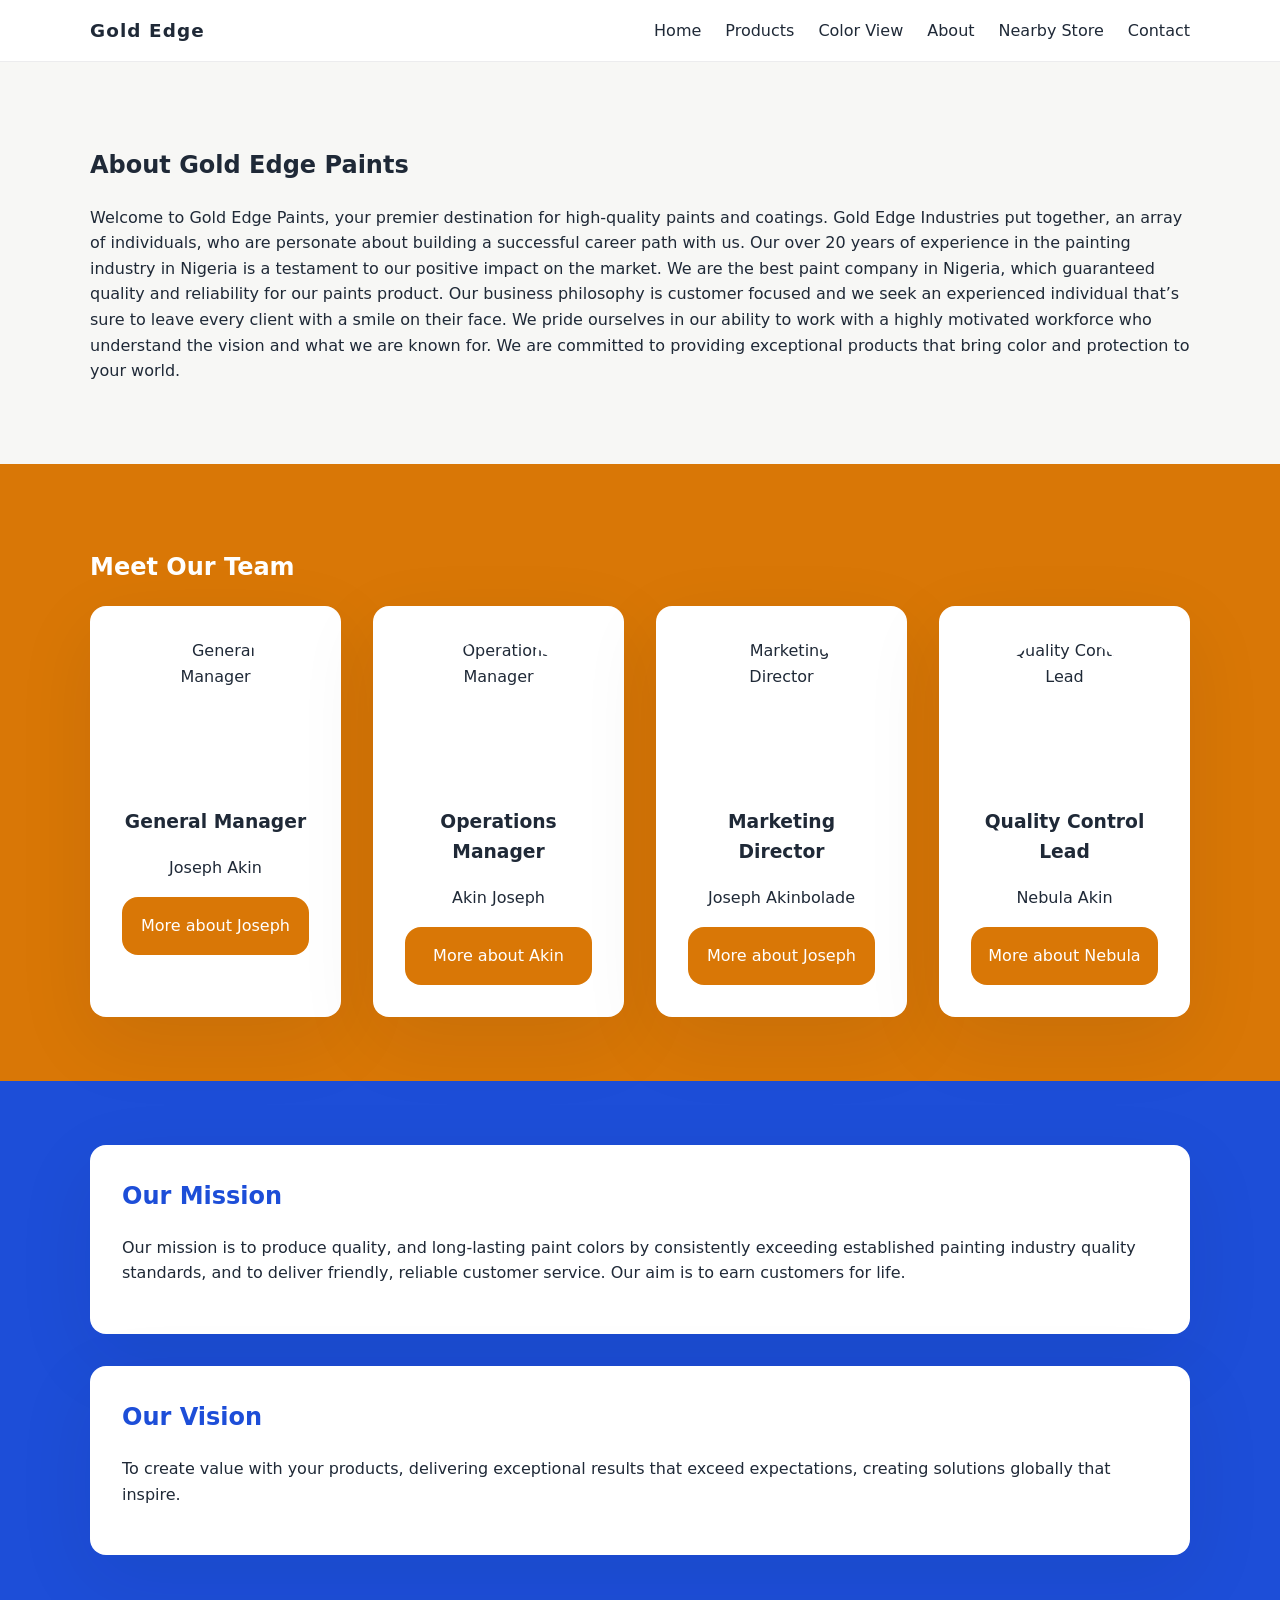
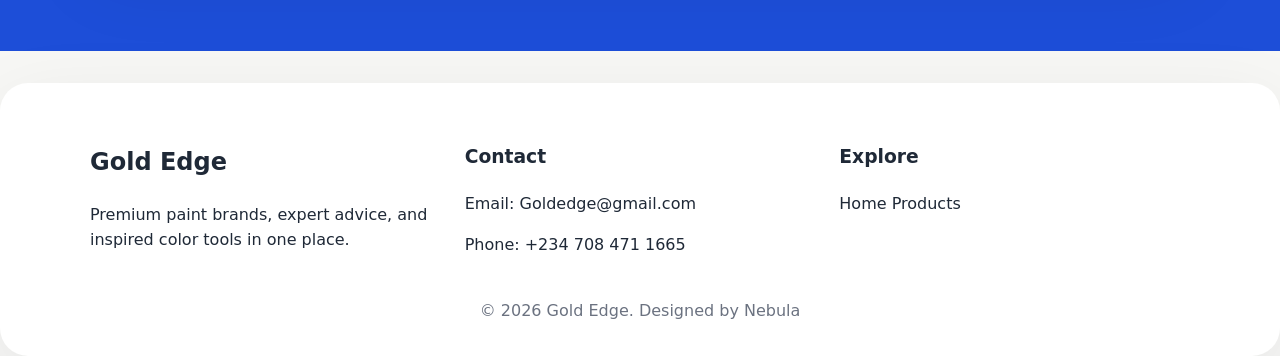
==== about.html @ b9f087e5 "First website build" ====
<!DOCTYPE html>
<html lang="en" data-bs-theme="dark">
<head>
  <meta charset="UTF-8" />
  <meta name="viewport" content="width=device-width, initial-scale=1.0" />
  <title>Gold Edge Paints - About</title>
  <!-- Link to the main stylesheet used across all pages -->
  <link rel="stylesheet" href="styles.css" />
</head>
<body>
  <!-- Site header with navigation - shared across all pages -->
  <header class="site-header">
    <div class="container header-inner">
      <a href="index.html" class="brand">Gold Edge</a>
      <button class="nav-toggle" aria-label="Open navigation">☰</button>
      <nav class="site-nav">
      <nav class="site-nav">
        <a href="index.html">Home</a>
        <a href="products.html">Products</a>
        <a href="color-view.html">Color View</a>
        <a href="about.html">About</a>
        <a href="nearby-store.html">Nearby Store</a>
        <a href="contact.html">Contact</a>
      </nav>
      </nav>
    </div>
  </header>

  <main>
    <!-- Hero section introducing the about page -->
    <section class="hero-section">
      <div class="container">
        <h1>About Gold Edge Paints</h1>
        <p>Welcome to Gold Edge Paints, your premier destination for high-quality paints and coatings. Gold Edge Industries put together, an array of individuals, who are personate about building a successful career path with us. Our over 20 years of experience in the painting industry in Nigeria is a testament to our positive impact on the market. We are the best paint company in Nigeria, which guaranteed quality and reliability for our paints product. Our business philosophy is customer focused and we seek an experienced individual that’s sure to leave every client with a smile on their face.
We pride ourselves in our ability to work with a highly motivated workforce who understand the vision and what we are known for. 
             We are committed to providing exceptional products that bring color and protection to your world.</p>
      </div>
    </section>

    <!-- Team section with interactive accordions for each member -->
    <section class="team-section">
      <div class="container">
        <h2 style="color: white;">Meet Our Team</h2>
        <div class="team-grid">
          <!-- General Manager team member card -->
          <div class="team-member">
            <img src="https://valuepaintsng.com/wp-content/uploads/2023/07/card.jpeg" alt="General Manager">
            <h3>General Manager</h3>
            <p>Joseph Akin</p>
            <!-- Accordion for additional details -->
            <div class="accordion">
              <button class="accordion-header">More about Joseph</button>
              <div class="accordion-content">
                <p>Joseph has over 20 years of experience in the paint industry, leading our company to new heights with his innovative vision and dedication to quality.</p>
              </div>
            </div>
          </div>
          <!-- Operations Manager team member card -->
          <div class="team-member">
            <img src="https://valuepaintsng.com/wp-content/uploads/2023/07/card.jpeg" alt="Operations Manager">
            <h3>Operations Manager</h3>
            <p>Akin Joseph</p>
            <div class="accordion">
              <button class="accordion-header">More about Akin</button>
              <div class="accordion-content">
                <p>Jane oversees our production processes, ensuring that every product meets our high standards of excellence and sustainability.</p>
              </div>
            </div>
          </div>
          <!-- Marketing Director team member card -->
          <div class="team-member">
            <img src="https://valuepaintsng.com/wp-content/uploads/2023/07/card.jpeg" alt="Marketing Director">
            <h3>Marketing Director</h3>
            <p>Joseph Akinbolade</p>
            <div class="accordion">
              <button class="accordion-header">More about Joseph</button>
              <div class="accordion-content">
                <p>Joseph drives our brand presence and customer engagement, bringing creative ideas to life and connecting with our community.</p>
              </div>
            </div>
          </div>
          <!-- Quality Control Lead team member card -->
          <div class="team-member">
            <img src="https://valuepaintsng.com/wp-content/uploads/2023/07/card.jpeg" alt="Quality Control Lead">
            <h3>Quality Control Lead</h3>
            <p>Nebula Akin</p>
            <div class="accordion">
              <button class="accordion-header">More about Nebula</button>
              <div class="accordion-content">
                <p>Nebula ensures that every batch of paint meets quality standards, guaranteeing customer satisfaction and product reliability.</p>
              </div>
            </div>
          </div>
        </div>
      </div>
    </section>

    <!-- Mission and Vision boards section -->
    <section class="mission-vision">
      <div class="container">
        <!-- Mission board -->
        <div class="mission-board">
          <h2>Our Mission</h2>
          <p>Our mission is to produce quality, and long-lasting paint colors by consist­ently exceeding estab­lished painting industry quality standards, and to deliver friendly, reliable customer service. Our aim is to earn customers for life.</p>
        </div>
        <!-- Vision board -->
        <div class="vision-board">
          <h2>Our Vision</h2>
          <p>To create value with your products, delivering exceptional results that exceed expectations, creating solutions globally that inspire.</p>
        </div>
      </div>
    </section>
  </main>

  <footer class="site-footer">
    <div class="container footer-grid">
      <div>
        <h2>Gold Edge</h2>
        <p>Premium paint brands, expert advice, and inspired color tools in one place.</p>
      </div>
      <div>
        <h3>Contact</h3>
        <p><a href="mailto:josephakin02@gmail.com">Email: Goldedge@gmail.com</a></p>
        <p>Phone: +234 708 471 1665</p>
      </div>
      <div>
        <h3>Explore</h3>
        <a href="index.html">Home</a>
        <a href="products.html">Products</a>
      </div>
    </div>
    <p class="footer-note">© 2026 Gold Edge. Designed by Nebula</i></p>
  </footer>

  <!-- Link to the main JavaScript file used across all pages -->
  <script src="script.js"></script>
</body>
</html>
---- styles.css ----
/* CSS Stylesheet for Gold Edge Paints Website */
/* This stylesheet is linked to all HTML pages and contains styles for:
   - index.html: Hero sections, product cards, testimonials, footer
   - products.html: Product filtering, product cards
   - color-view.html: Color swatches, preview functionality
   - about.html: Team section, mission/vision boards, accordions
   - nearby-store.html: Store finder, store cards, manager information
   - contact.html: Contact form, header
*/

:root {
  color-scheme: dark;
  --bg: #f7f7f5;
  --panel: #ffffff;
  --panel-soft: #fafafa;
  --text: #1f2937;
  --muted: #6b7280;
  --primary: #1d4ed8;
  --primary-strong: #2563eb;
  --accent: #f59e0b;
  --accent-dark: #d97706;
  --border: rgba(31, 41, 55, 0.12);
  --shadow: 0 24px 80px rgba(15, 23, 42, 0.08);
}

* {
  box-sizing: border-box;
}

html {
  scroll-behavior: smooth;
}

body {
  margin: 0;
  font-family: Inter, system-ui, -apple-system, BlinkMacSystemFont, 'Segoe UI', sans-serif;
  background: var(--bg);
  color: var(--text);
  line-height: 1.6;
}

a {
  color: inherit;
  text-decoration: none;
}

img {
  max-width: 100%;
  display: block;
}

button {
  font: inherit;
}

.container {
  width: min(1100px, calc(100% - 2rem));
  margin: 0 auto;
}

.site-header {
  position: sticky;
  top: 0;
  z-index: 20;
  background: rgba(255, 255, 255, 0.97);
  backdrop-filter: blur(10px);
  border-bottom: 1px solid rgba(15, 23, 42, 0.08);
}

.header-inner {
  display: flex;
  align-items: center;
  justify-content: space-between;
  gap: 1rem;
  padding: 1rem 0;
}

.brand {
  font-size: 1.15rem;
  font-weight: 700;
  letter-spacing: 0.06em;
}

/* Navigation styles - used in header of all pages */
.site-nav {
  display: flex;
  gap: 1.5rem;
  align-items: center;
}

.site-nav a {
  color: var(--text);
  font-weight: 500;
}

.site-nav a:hover {
  color: var(--primary);
}

.nav-toggle {
  display: none;
  border: none;
  background: transparent;
  font-size: 1.5rem;
  cursor: pointer;
}

/* Styles for the about.html page */
.team-section {
  padding: 4rem 0;
  background: var(--accent-dark);
}

.team-grid {
  display: grid;
  grid-template-columns: repeat(auto-fit, minmax(250px, 1fr));
  gap: 2rem;
}

.team-member {
  text-align: center;
  background: var(--panel);
  padding: 2rem;
  border-radius: 1rem;
  box-shadow: var(--shadow);
  transition: transform 0.3s;
}

.team-member:hover {
  transform: translateY(-10px);
}

.team-member img {
  width: 150px;
  height: 150px;
  border-radius: 50%;
  margin: 0 auto 1rem;
  object-fit: cover;
}

.mission-vision {
  padding: 4rem 0;
  background: var(--primary);
}

.mission-board, .vision-board {
  background: var(--panel);
  padding: 2rem;
  border-radius: 1rem;
  box-shadow: var(--shadow);
  margin-bottom: 2rem;
}

.mission-board h2, .vision-board h2 {
  color: var(--primary);
  margin-top: 0;
}

.accordion {
  margin-top: 1rem;
}


.accordion-item {
  color: rgb(185, 10, 10);
  border: 1px solid var(--border);
  border-radius: 0.25rem;
  margin-bottom: 0.5rem;
}

.accordion-header {
  color: #ffffff;
  background: var(--accent-dark);
  border-radius: 1rem;
  padding: 1rem;
  cursor: pointer;
  border: none;
  width: 100%;
  text-align: center;
  font-weight: 500;
}

.accordion-header:hover {
  background: orange;
  color: whitesmoke;
}

.accordion-content {
  padding: 1rem;
  display: none;
}

/* Styles for nearby-store.html page */
.store-finder {
  padding: 4rem 0;
  background: var(--panel-soft);
}

.finder-card {
  background: var(--panel);
  padding: 2rem;
  border-radius: 1rem;
  box-shadow: var(--shadow);
  text-align: center;
  max-width: 500px;
  margin: 0 auto;
}

.finder-card h2 {
  margin-top: 0;
  color: var(--primary);
}

.state-dropdown {
  width: 100%;
  padding: 1rem;
  border: 2px solid var(--border);
  border-radius: 0.5rem;
  font-size: 1rem;
  background: white;
  cursor: pointer;
  transition: border-color 0.3s;
}

.state-dropdown:focus {
  outline: none;
  border-color: var(--primary);
}

.stores-section {
  padding: 4rem 0;
}

.stores-grid {
  display: grid;
  grid-template-columns: repeat(auto-fit, minmax(350px, 1fr));
  gap: 2rem;
}

.store-card {
  background: var(--panel);
  border-radius: 1rem;
  box-shadow: var(--shadow);
  overflow: hidden;
  transition: transform 0.3s, box-shadow 0.3s;
}

.store-card:hover {
  transform: translateY(-5px);
  box-shadow: 0 32px 100px rgba(15, 23, 42, 0.12);
}

.store-header {
  background: var(--primary);
  color: white;
  padding: 1.5rem;
}

.store-header h3 {
  margin: 0;
  font-size: 1.25rem;
}

.store-address {
  padding: 1.5rem;
  border-bottom: 1px solid var(--border);
}

.store-address p {
  margin: 0.5rem 0;
  color: var(--muted);
}

.store-manager {
  padding: 1.5rem;
  display: flex;
  align-items: center;
  gap: 1rem;
}

.manager-photo {
  width: 80px;
  height: 80px;
  border-radius: 50%;
  object-fit: cover;
  border: 3px solid var(--primary);
}

.manager-info h4 {
  margin: 0 0 0.5rem 0;
  color: var(--text);
}

.manager-info p {
  margin: 0.25rem 0;
  font-size: 0.9rem;
  color: var(--muted);
}

.store-actions {
  padding: 1.5rem;
  background: var(--panel-soft);
}

.store-actions .button {
  width: 100%;
}

.hero-section,
.page-content {
  padding: 4rem 0;
}

.hero-grid,
.highlight-grid,
.feature-grid,
.testimonial-grid,
.product-grid,
.color-grid,
.inspiration-grid {
  display: grid;
  gap: 1.5rem;
}

.hero-grid {
  grid-template-columns: minmax(0, 1.3fr) minmax(320px, 1fr);
  align-items: center;
}

.hero-copy h1,
.page-hero h1 {
  margin: 0;
  font-size: clamp(2.5rem, 3.6vw, 4rem);
  line-height: 1.05;
}

.eyebrow {
  display: inline-flex;
  margin-bottom: 1rem;
  padding: 0.35rem 0.75rem;
  border-radius: 999px;
  background: rgba(29, 78, 216, 0.08);
  color: var(--primary-strong);
  font-size: 0.85rem;
  font-weight: 600;
}

.hero-copy p,
.page-hero p,
.highlight-copy p,
.feature-card p,
.testimonial-section p,
.inspiration-card p,
.product-card p {
  color: var(--muted);
}

.hero-actions {
  display: flex;
  flex-wrap: wrap;
  gap: 1rem;
  margin-top: 1.75rem;
}

.button {
  display: inline-flex;
  align-items: center;
  justify-content: center;
  gap: 0.5rem;
  padding: 0.95rem 1.4rem;
  border-radius: 999px;
  border: 1px solid transparent;
  cursor: pointer;
  transition: transform 0.2s ease, box-shadow 0.2s ease, background-color 0.2s ease;
}

.button:hover {
  transform: translateY(-1px);
}

.button-primary {
  background: var(--primary);
  color: white;
}

.button-primary:hover {
  background: var(--primary-strong);
}

.button-secondary {
  background: white;
  color: var(--text);
  border-color: var(--border);
}

.card,
.product-card,
.mini-card,
.preview-swatch,
.color-swatch,
.inspiration-card,
.feature-card,
.site-footer,
.testimonial-section,
.highlight-section {
  border-radius: 28px;
  background: var(--panel);
  box-shadow: var(--shadow);
}

.hero-panel {
  padding: 2rem;
  display: flex;
  flex-direction: column;
  gap: 1.5rem;
}

.panel-top {
  display: flex;
  justify-content: space-between;
  align-items: flex-start;
  gap: 1rem;
}

.panel-tag {
  font-size: 0.9rem;
  font-weight: 700;
  color: var(--primary-strong);
}

.brand-list {
  display: grid;
  gap: 0.5rem;
  text-align: right;
}

.color-strip {
  display: grid;
  grid-template-columns: repeat(5, 1fr);
  gap: 0.75rem;
}

.color-strip span {
  min-height: 4rem;
  border-radius: 18px;
}

.panel-body h2 {
  margin: 0 0 0.75rem;
}

.feature-section,
.testimonial-section,
.inspiration-section {
  padding: 3rem 0;
}

.section-heading {
  margin-bottom: 2rem;
}

.section-heading h2 {
  margin: 0.5rem 0 0;
  font-size: clamp(2rem, 2.6vw, 2.75rem);
}

.feature-grid {
  grid-template-columns: repeat(auto-fit, minmax(220px, 1fr));
}

.feature-card {
  padding: 1.75rem;
}

.full-width {
  width: 100%;
  background: #eef3ff;
  padding: 3rem 0;
}

.highlight-section {
  border-radius: 0;
  box-shadow: none;
}

.highlight-grid {
  grid-template-columns: 1.55fr 1fr;
  gap: 2rem;
  align-items: center;
}

.highlight-copy h2 {
  margin-top: 0.5rem;
}

.highlight-cards {
  display: grid;
  gap: 1rem;
}

.mini-card {
  padding: 1.5rem;
  border: 1px solid rgba(31, 41, 55, 0.08);
}

.testimonial-grid {
  grid-template-columns: repeat(auto-fit, minmax(250px, 1fr));
}

.testimonial-grid blockquote {
  margin: 0;
  padding: 1.75rem;
  border-left: 4px solid var(--primary);
  background: var(--panel-soft);
}

.testimonial-grid footer {
  margin-top: 1rem;
  font-size: 0.95rem;
  color: var(--muted);
}

.page-content {
  padding-bottom: 4rem;
}

.page-hero {
  display: grid;
  gap: 1.5rem;
}

.product-filter {
  display: flex;
  flex-wrap: wrap;
  gap: 0.75rem;
}

.filter-button {
  border: 1px solid var(--border);
  background: white;
  padding: 0.8rem 1.2rem;
  border-radius: 999px;
  cursor: pointer;
  transition: background-color 0.2s ease, color 0.2s ease;
}

.filter-button.active,
.filter-button:hover {
  background: var(--primary);
  color: white;
  border-color: var(--primary);
}

.product-grid {
  grid-template-columns: repeat(auto-fit, minmax(260px, 1fr));
}

.product-card {
  padding: 1.75rem;
}

.product-card h2 {
  margin-top: 0;
}

.product-card ul {
  margin: 1rem 0 1.25rem;
  padding-left: 1.2rem;
  color: var(--muted);
}

.product-card li {
  margin-bottom: 0.5rem;
}

.color-grid {
  grid-template-columns: repeat(auto-fit, minmax(130px, 1fr));
  gap: 1rem;
  margin-top: 2rem;
}

.color-swatch {
  display: grid;
  place-items: center;
  min-height: 120px;
  border-radius: 24px;
  color: white;
  font-weight: 700;
  text-shadow: 0 1px 4px rgba(0, 0, 0, 0.25);
  border: none;
  cursor: pointer;
  transition: transform 0.2s ease, box-shadow 0.2s ease;
}

.color-swatch:hover,
.color-swatch:focus-visible {
  transform: translateY(-3px);
  box-shadow: 0 20px 40px rgba(15, 23, 42, 0.12);
}

.color-hero {
  display: grid;
  justify-items: start;
}

.color-preview {
  padding: 2rem;
  width: min(100%, 540px);
}

.preview-swatch {
  height: 240px;
  border-radius: 28px;
  background: linear-gradient(135deg, #264653 0%, #2a9d8f 100%);
}

.preview-text {
  margin-top: 1.5rem;
}

.preview-text h2 {
  margin: 0;
  font-size: 2rem;
}

.preview-text p {
  margin: 0.5rem 0 0;
}

.inspiration-section {
  margin-top: 3rem;
}

.inspiration-grid {
  grid-template-columns: repeat(auto-fit, minmax(240px, 1fr));
  gap: 1rem;
}

.inspiration-card {
  padding: 1.5rem;
  border: 1px solid rgba(31, 41, 55, 0.08);
}

.site-footer {
  padding: 2.5rem 0 1rem;
  margin-top: 2rem;
}

.footer-grid {
  display: grid;
  gap: 1.5rem;
  grid-template-columns: repeat(auto-fit, minmax(180px, 1fr));
}

.footer-note {
  margin-top: 1.5rem;
  color: var(--muted);
  text-align: center;
}

.contact-grid {
  display: grid;
  grid-template-columns: 1fr 1fr;
  gap: 2rem;
  margin-top: 2rem;
}

.contact-info,
.contact-form {
  padding: 2rem;
}

.contact-details {
  display: grid;
  gap: 1.5rem;
}

.contact-item h3 {
  margin: 0 0 0.5rem;
  font-size: 1.1rem;
  color: var(--primary-strong);
}

.contact-item p {
  margin: 0;
  color: var(--muted);
}

.form-group {
  margin-bottom: 1.5rem;
}

.form-group label {
  display: block;
  margin-bottom: 0.5rem;
  font-weight: 500;
}

.form-group input,
.form-group textarea {
  width: 100%;
  padding: 0.75rem;
  border: 1px solid var(--border);
  border-radius: 8px;
  font-family: inherit;
  font-size: 1rem;
}

.form-group textarea {
  resize: vertical;
  min-height: 100px;
}

@media (max-width: 900px) {
  .hero-grid,
  .highlight-grid {
    grid-template-columns: 1fr;
  }

  .site-nav {
    display: none;
    flex-direction: column;
    width: 100%;
    padding: 1rem 0;
    background: white;
    position: absolute;
    top: 100%;
    right: 0;
    left: 0;
    box-shadow: 0 20px 40px rgba(15, 23, 42, 0.1);
  }

  .site-nav.open {
    display: flex;
  }

  .nav-toggle {
    display: inline-flex;
  }
}

@media (max-width: 640px) {
  .hero-section,
  .feature-section,
  .testimonial-section,
  .inspiration-section,
  .page-content,
  .full-width {
    padding: 2rem 0;
  }

  .button {
    width: 100%;
  }

  .hero-actions {
    flex-direction: column;
  }

  .color-grid {
    grid-template-columns: repeat(auto-fill, minmax(140px, 1fr));
  }
}
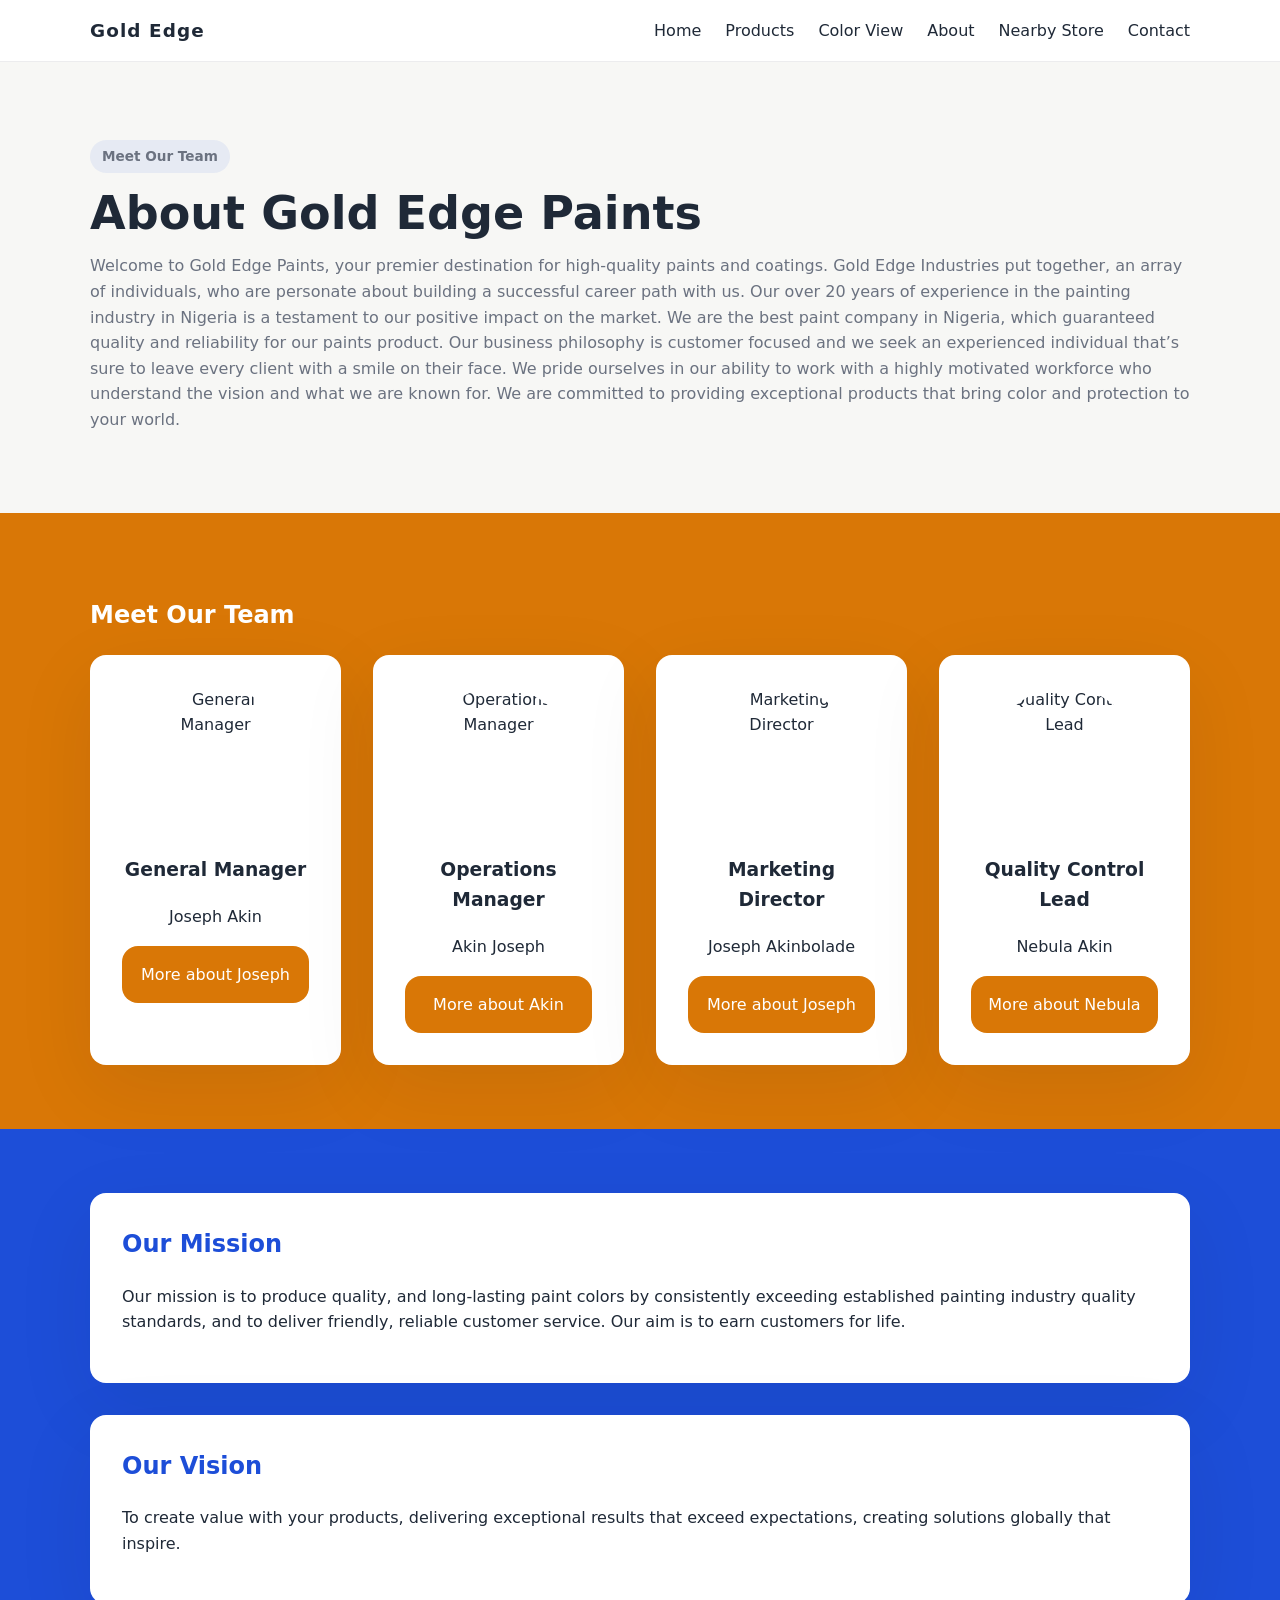
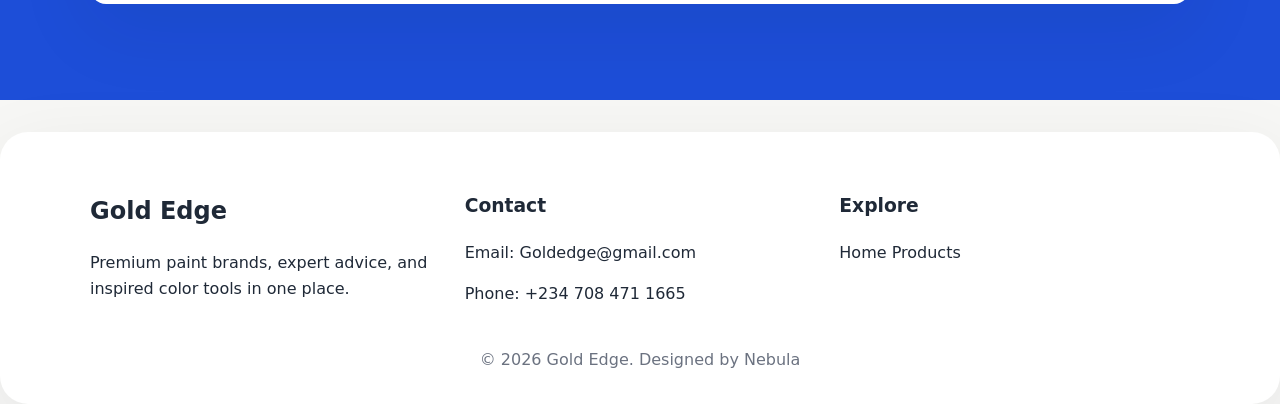
==== commit 678ee3dc: "Updated Contact Form and Visualizer" ====
--- a/about.html
+++ b/about.html
@@ -1,5 +1,6 @@
 <!DOCTYPE html>
 <html lang="en" data-bs-theme="dark">
+
 <head>
   <meta charset="UTF-8" />
   <meta name="viewport" content="width=device-width, initial-scale=1.0" />
@@ -7,13 +8,13 @@
   <!-- Link to the main stylesheet used across all pages -->
   <link rel="stylesheet" href="styles.css" />
 </head>
+
 <body>
   <!-- Site header with navigation - shared across all pages -->
   <header class="site-header">
     <div class="container header-inner">
       <a href="index.html" class="brand">Gold Edge</a>
       <button class="nav-toggle" aria-label="Open navigation">☰</button>
-      <nav class="site-nav">
       <nav class="site-nav">
         <a href="index.html">Home</a>
         <a href="products.html">Products</a>
@@ -22,7 +23,6 @@
         <a href="nearby-store.html">Nearby Store</a>
         <a href="contact.html">Contact</a>
       </nav>
-      </nav>
     </div>
   </header>
 
@@ -30,11 +30,19 @@
     <!-- Hero section introducing the about page -->
     <section class="hero-section">
       <div class="container">
-        <h1>About Gold Edge Paints</h1>
-        <p>Welcome to Gold Edge Paints, your premier destination for high-quality paints and coatings. Gold Edge Industries put together, an array of individuals, who are personate about building a successful career path with us. Our over 20 years of experience in the painting industry in Nigeria is a testament to our positive impact on the market. We are the best paint company in Nigeria, which guaranteed quality and reliability for our paints product. Our business philosophy is customer focused and we seek an experienced individual that’s sure to leave every client with a smile on their face.
-We pride ourselves in our ability to work with a highly motivated workforce who understand the vision and what we are known for. 
-             We are committed to providing exceptional products that bring color and protection to your world.</p>
-      </div>
+        <div class="hero-copy">
+          <p class="eyebrow">Meet Our Team</p>
+          <h1>About Gold Edge Paints</h1>
+          <p>Welcome to Gold Edge Paints, your premier destination for high-quality paints and coatings. Gold Edge
+            Industries put together, an array of individuals, who are personate about building a successful career path
+            with us. Our over 20 years of experience in the painting industry in Nigeria is a testament to our positive
+            impact on the market. We are the best paint company in Nigeria, which guaranteed quality and reliability for
+            our paints product. Our business philosophy is customer focused and we seek an experienced individual that’s
+            sure to leave every client with a smile on their face.
+            We pride ourselves in our ability to work with a highly motivated workforce who understand the vision and
+            what we are known for.
+            We are committed to providing exceptional products that bring color and protection to your world.</p>
+        </div>
     </section>
 
     <!-- Team section with interactive accordions for each member -->
@@ -51,7 +59,8 @@
             <div class="accordion">
               <button class="accordion-header">More about Joseph</button>
               <div class="accordion-content">
-                <p>Joseph has over 20 years of experience in the paint industry, leading our company to new heights with his innovative vision and dedication to quality.</p>
+                <p>Joseph has over 20 years of experience in the paint industry, leading our company to new heights with
+                  his innovative vision and dedication to quality.</p>
               </div>
             </div>
           </div>
@@ -63,7 +72,8 @@
             <div class="accordion">
               <button class="accordion-header">More about Akin</button>
               <div class="accordion-content">
-                <p>Jane oversees our production processes, ensuring that every product meets our high standards of excellence and sustainability.</p>
+                <p>Jane oversees our production processes, ensuring that every product meets our high standards of
+                  excellence and sustainability.</p>
               </div>
             </div>
           </div>
@@ -75,7 +85,8 @@
             <div class="accordion">
               <button class="accordion-header">More about Joseph</button>
               <div class="accordion-content">
-                <p>Joseph drives our brand presence and customer engagement, bringing creative ideas to life and connecting with our community.</p>
+                <p>Joseph drives our brand presence and customer engagement, bringing creative ideas to life and
+                  connecting with our community.</p>
               </div>
             </div>
           </div>
@@ -87,7 +98,8 @@
             <div class="accordion">
               <button class="accordion-header">More about Nebula</button>
               <div class="accordion-content">
-                <p>Nebula ensures that every batch of paint meets quality standards, guaranteeing customer satisfaction and product reliability.</p>
+                <p>Nebula ensures that every batch of paint meets quality standards, guaranteeing customer satisfaction
+                  and product reliability.</p>
               </div>
             </div>
           </div>
@@ -101,12 +113,15 @@
         <!-- Mission board -->
         <div class="mission-board">
           <h2>Our Mission</h2>
-          <p>Our mission is to produce quality, and long-lasting paint colors by consist­ently exceeding estab­lished painting industry quality standards, and to deliver friendly, reliable customer service. Our aim is to earn customers for life.</p>
+          <p>Our mission is to produce quality, and long-lasting paint colors by consist­ently exceeding estab­lished
+            painting industry quality standards, and to deliver friendly, reliable customer service. Our aim is to earn
+            customers for life.</p>
         </div>
         <!-- Vision board -->
         <div class="vision-board">
           <h2>Our Vision</h2>
-          <p>To create value with your products, delivering exceptional results that exceed expectations, creating solutions globally that inspire.</p>
+          <p>To create value with your products, delivering exceptional results that exceed expectations, creating
+            solutions globally that inspire.</p>
         </div>
       </div>
     </section>
@@ -135,4 +150,5 @@
   <!-- Link to the main JavaScript file used across all pages -->
   <script src="script.js"></script>
 </body>
+
 </html>
--- a/styles.css
+++ b/styles.css
@@ -21,6 +21,7 @@
   --accent-dark: #d97706;
   --border: rgba(31, 41, 55, 0.12);
   --shadow: 0 24px 80px rgba(15, 23, 42, 0.08);
+  --grey: #5b5b5b; 
 }
 
 * {
@@ -95,14 +96,16 @@
 
 .site-nav a:hover {
   color: var(--primary);
+  
 }
 
 .nav-toggle {
   display: none;
   border: none;
-  background: transparent;
+  border-radius: 11px;
   font-size: 1.5rem;
   cursor: pointer;
+  color: #1d4ed8;
 }
 
 /* Styles for the about.html page */
@@ -193,7 +196,7 @@
 /* Styles for nearby-store.html page */
 .store-finder {
   padding: 4rem 0;
-  background: var(--panel-soft);
+  background: var(--accent-dark);
 }
 
 .finder-card {
@@ -281,7 +284,7 @@
 .manager-photo {
   width: 80px;
   height: 80px;
-  border-radius: 50%;
+  border-radius: 1rem;
   object-fit: cover;
   border: 3px solid var(--primary);
 }
@@ -378,19 +381,43 @@
   transform: translateY(-1px);
 }
 
+.home-button-primary {
+  padding: 0.7rem 1.2rem;
+  background: var(--primary-strong);
+  border: 2px solid;
+  border-color: white;
+  color: white;
+}
+
+.home-button-primary:hover{
+  background-color: var(--primary);
+  border-color: var(--border-color);
+}
+
 .button-primary {
+  padding: 0.7rem 1.2rem;
   background: var(--primary);
+  border: 2px solid;
+  border-color: var(--primary-strong);
   color: white;
 }
 
 .button-primary:hover {
-  background: var(--primary-strong);
+  background: transparent;
+  color: black;
 }
 
 .button-secondary {
   background: white;
   color: var(--text);
   border-color: var(--border);
+}
+
+.button-secondary:hover {
+  border: 2px solid;
+  border-color: var(--accent);
+  color: var(--text);
+  border-color: var(--primary-strong);
 }
 
 .card,
@@ -537,8 +564,10 @@
 
 .filter-button {
   border: 1px solid var(--border);
-  background: white;
-  padding: 0.8rem 1.2rem;
+  background: rgba(29, 78, 216, 0.08);
+  color: var(--text);
+  font-display: var(--text);
+  padding: 0.5rem 0.85rem;
   border-radius: 999px;
   cursor: pointer;
   transition: background-color 0.2s ease, color 0.2s ease;
@@ -683,7 +712,7 @@
 
 .contact-item p {
   margin: 0;
-  color: var(--muted);
+  color:var(--muted);
 }
 
 .form-group {
@@ -694,6 +723,10 @@
   display: block;
   margin-bottom: 0.5rem;
   font-weight: 500;
+}
+
+.form-group:hover{
+  color: var(--primary);  
 }
 
 .form-group input,
@@ -701,14 +734,18 @@
   width: 100%;
   padding: 0.75rem;
   border: 1px solid var(--border);
-  border-radius: 8px;
+  background: var(--panel-soft);
+  border-radius: 22px;
   font-family: inherit;
   font-size: 1rem;
+  color: var(--text);
 }
 
 .form-group textarea {
   resize: vertical;
   min-height: 100px;
+  resize: none;
+  overflow-y: auto;
 }
 
 @media (max-width: 900px) {
@@ -727,16 +764,21 @@
     top: 100%;
     right: 0;
     left: 0;
-    box-shadow: 0 20px 40px rgba(15, 23, 42, 0.1);
+    box-shadow: 0 20px 40px rgba(255, 255, 255, 0.1);
   }
 
   .site-nav.open {
     display: flex;
   }
 
-  .nav-toggle {
+  .nav-toggle{
     display: inline-flex;
-  }
+    background: white;
+    color: black;
+    border: none;
+    border-radius: none;
+}
+
 }
 
 @media (max-width: 640px) {
@@ -761,3 +803,50 @@
     grid-template-columns: repeat(auto-fill, minmax(140px, 1fr));
   }
 }
+
+
+/* Color viewer part */
+:root {
+  --bg-dark: #0f1014;
+  --bg-card: rgba(255, 255, 255, 0.05);
+  --gold-primary: #D4AF37;
+  --gold-light: #FFDF7F;
+  --text-main: #F4F4F5;
+  --text-muted: #A1A1AA;
+  --border-color: rgba(212, 175, 55, 0.2);
+  --transition: all 0.3s cubic-bezier(0.25, 0.8, 0.25, 1);
+  --glass-bg: rgba(15, 16, 20, 0.7);
+  --glass-blur: blur(12px);
+}
+
+/* --- Color Viewer Page --- */
+.viewer-layout { display: grid; grid-template-columns: 1fr 400px; gap: 3rem; align-items: start; }
+.viewer-image-container {
+  position: relative; border-radius: 12px; overflow: hidden;
+  box-shadow: var(--shadow); border: 1px solid var(--border);
+}
+.viewer-image-container img { width: 100%; display: block; }
+
+
+/* Mix blend mode magic to tint the white room image */
+.color-overlay {
+  position: absolute; top: 0; left: 0; width: 100%; height: 100%;
+  background-color: transparent;
+  mix-blend-mode: multiply; /* Overlay color directly to the room */
+  transition: background-color 0.4s ease;
+  z-index: 10;
+  pointer-events: none;
+}
+
+.controls-panel { background: var(--bg-card); padding: 2rem; border-radius: 12px; border: 1px solid rgba(255,255,255,0.05); }
+.controls-panel h3 { margin-bottom: 1rem; color: var(--text-main); }
+.controls-panel p { color: var(--text-muted); margin-bottom: 2rem; font-size: 0.95rem; }
+
+.color-swatch-grid { display: grid; grid-template-columns: repeat(4, 1fr); gap: 1rem; }
+.swatch {
+  width: 100%; aspect-ratio: 1; border-radius: 50%; cursor: pointer;
+  border: 3px solid transparent; transition: var(--transition);
+  box-shadow: 0 4px 10px rgba(0,0,0,0.3);
+}
+.swatch:hover { transform: scale(1.1); }
+.swatch.active-swatch { border-color: var(--text-main); transform: scale(1.1); }
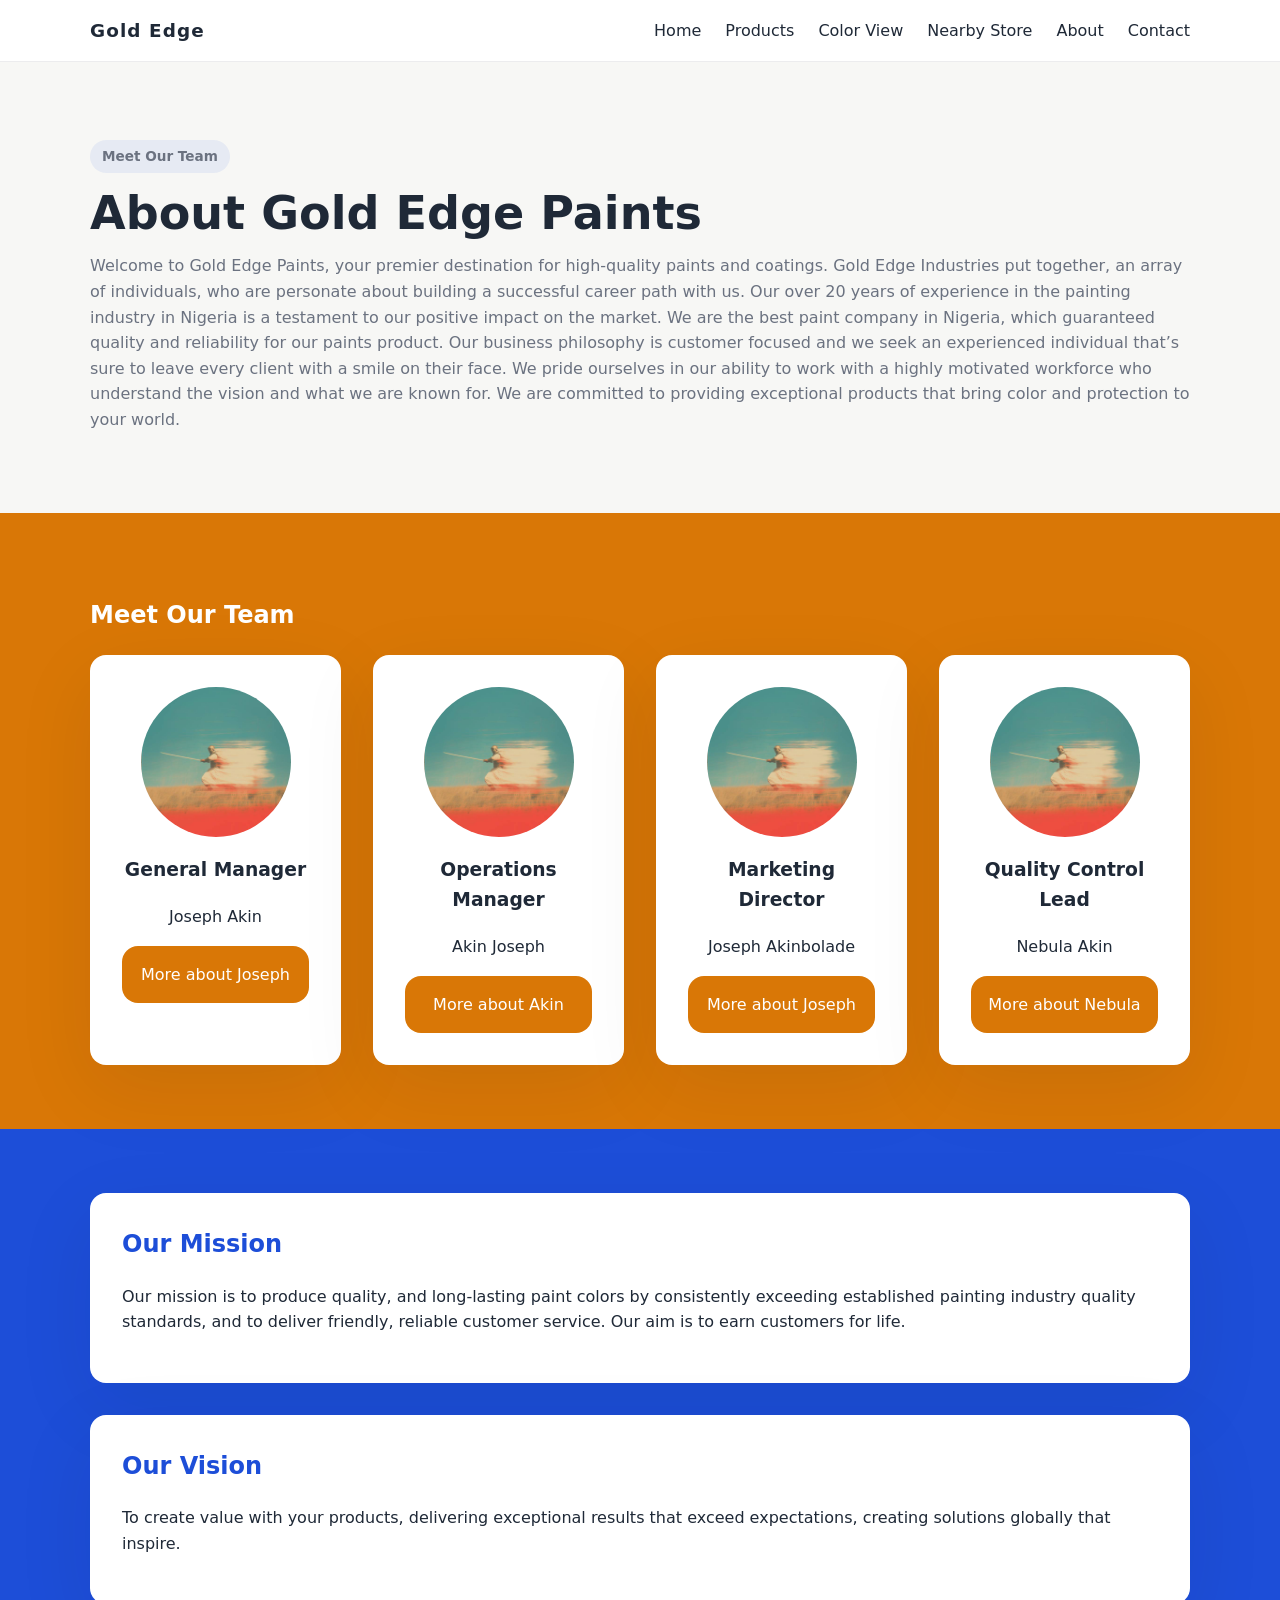
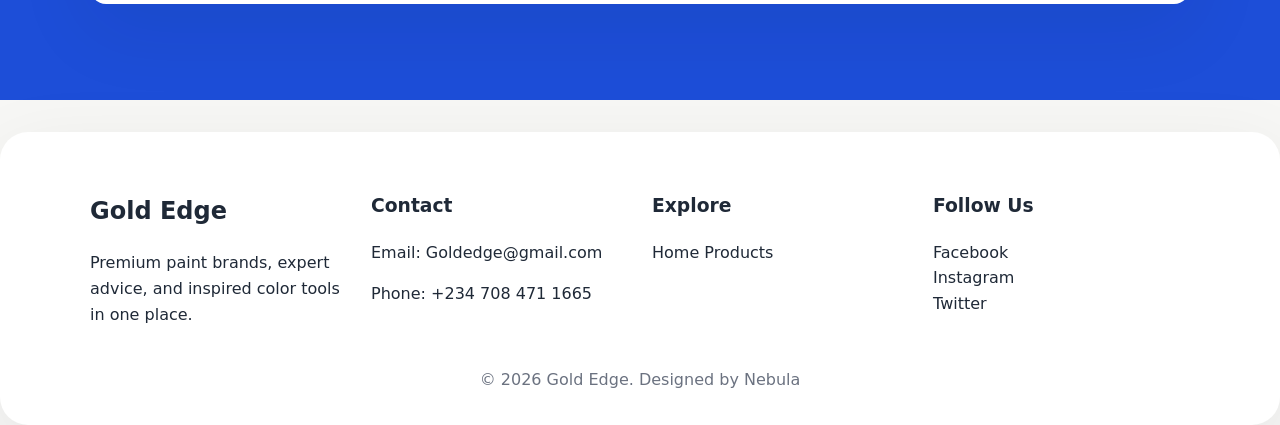
==== commit d1b8d464: "Color viewer removed" ====
--- a/about.html
+++ b/about.html
@@ -1,5 +1,5 @@
 <!DOCTYPE html>
-<html lang="en" data-bs-theme="dark">
+<html lang="en" data-bs-theme="light">
 
 <head>
   <meta charset="UTF-8" />
@@ -19,8 +19,8 @@
         <a href="index.html">Home</a>
         <a href="products.html">Products</a>
         <a href="color-view.html">Color View</a>
+        <a href="nearby-store.html">Nearby Store</a>
         <a href="about.html">About</a>
-        <a href="nearby-store.html">Nearby Store</a>
         <a href="contact.html">Contact</a>
       </nav>
     </div>
@@ -43,6 +43,7 @@
             what we are known for.
             We are committed to providing exceptional products that bring color and protection to your world.</p>
         </div>
+      </div>
     </section>
 
     <!-- Team section with interactive accordions for each member -->
@@ -52,7 +53,7 @@
         <div class="team-grid">
           <!-- General Manager team member card -->
           <div class="team-member">
-            <img src="https://valuepaintsng.com/wp-content/uploads/2023/07/card.jpeg" alt="General Manager">
+            <img src="images/test.png" alt="General Manager">
             <h3>General Manager</h3>
             <p>Joseph Akin</p>
             <!-- Accordion for additional details -->
@@ -66,7 +67,7 @@
           </div>
           <!-- Operations Manager team member card -->
           <div class="team-member">
-            <img src="https://valuepaintsng.com/wp-content/uploads/2023/07/card.jpeg" alt="Operations Manager">
+            <img src="images/test.png" alt="Operations Manager">
             <h3>Operations Manager</h3>
             <p>Akin Joseph</p>
             <div class="accordion">
@@ -79,7 +80,7 @@
           </div>
           <!-- Marketing Director team member card -->
           <div class="team-member">
-            <img src="https://valuepaintsng.com/wp-content/uploads/2023/07/card.jpeg" alt="Marketing Director">
+            <img src="images/test.png" alt="Marketing Director">
             <h3>Marketing Director</h3>
             <p>Joseph Akinbolade</p>
             <div class="accordion">
@@ -92,7 +93,7 @@
           </div>
           <!-- Quality Control Lead team member card -->
           <div class="team-member">
-            <img src="https://valuepaintsng.com/wp-content/uploads/2023/07/card.jpeg" alt="Quality Control Lead">
+            <img src="images/test.png" alt="Quality Control Lead">
             <h3>Quality Control Lead</h3>
             <p>Nebula Akin</p>
             <div class="accordion">
@@ -143,11 +144,16 @@
         <a href="index.html">Home</a>
         <a href="products.html">Products</a>
       </div>
+      <div>
+        <h3>Follow Us</h3>
+        <a href="https://www.facebook.com/GoldEdgePaints" target="_blank">Facebook</a>
+        <a href="https://www.instagram.com/GoldEdgePaints" target="_blank"><br>Instagram</a>
+        <a href="https://www.twitter.com/GoldEdgePaints" target="_blank"><br>Twitter</a>
+      </div>
     </div>
-    <p class="footer-note">© 2026 Gold Edge. Designed by Nebula</i></p>
+    <p class="footer-note">© 2026 Gold Edge. Designed by Nebula</p>
   </footer>
 
-  <!-- Link to the main JavaScript file used across all pages -->
   <script src="script.js"></script>
 </body>
 
--- a/styles.css
+++ b/styles.css
@@ -9,7 +9,7 @@
 */
 
 :root {
-  color-scheme: dark;
+  color-scheme: light;
   --bg: #f7f7f5;
   --panel: #ffffff;
   --panel-soft: #fafafa;
@@ -391,7 +391,7 @@
 
 .home-button-primary:hover{
   background-color: var(--primary);
-  border-color: var(--border-color);
+  border-color: var(--border);
 }
 
 .button-primary {
@@ -732,10 +732,10 @@
 .form-group input,
 .form-group textarea {
   width: 100%;
-  padding: 0.75rem;
+  padding: 0.9rem 1rem;
   border: 1px solid var(--border);
   background: var(--panel-soft);
-  border-radius: 22px;
+  border-radius: 5px;
   font-family: inherit;
   font-size: 1rem;
   color: var(--text);
@@ -802,6 +802,15 @@
   .color-grid {
     grid-template-columns: repeat(auto-fill, minmax(140px, 1fr));
   }
+
+  .contact-grid {
+    grid-template-columns: 1fr;
+  }
+
+  .contact-info,
+  .contact-form {
+    padding: 1.5rem;
+  }
 }
 
 
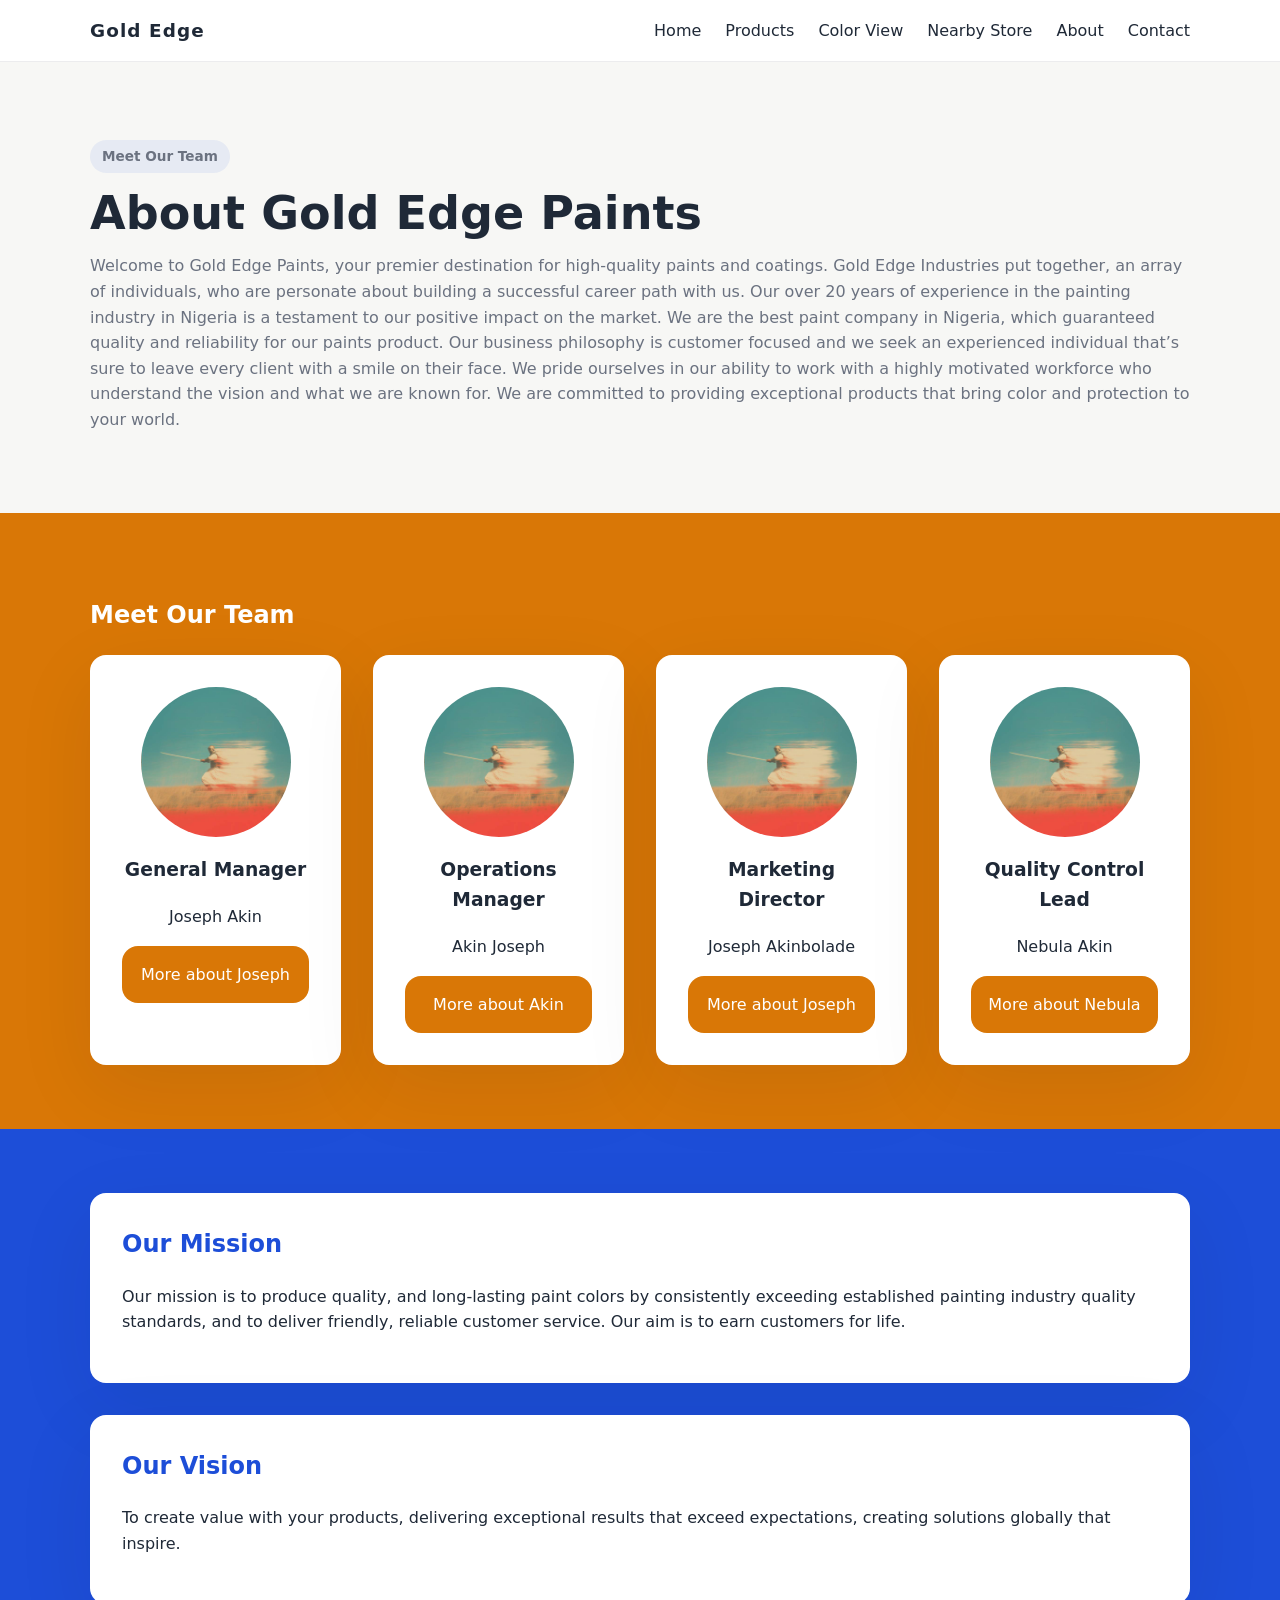
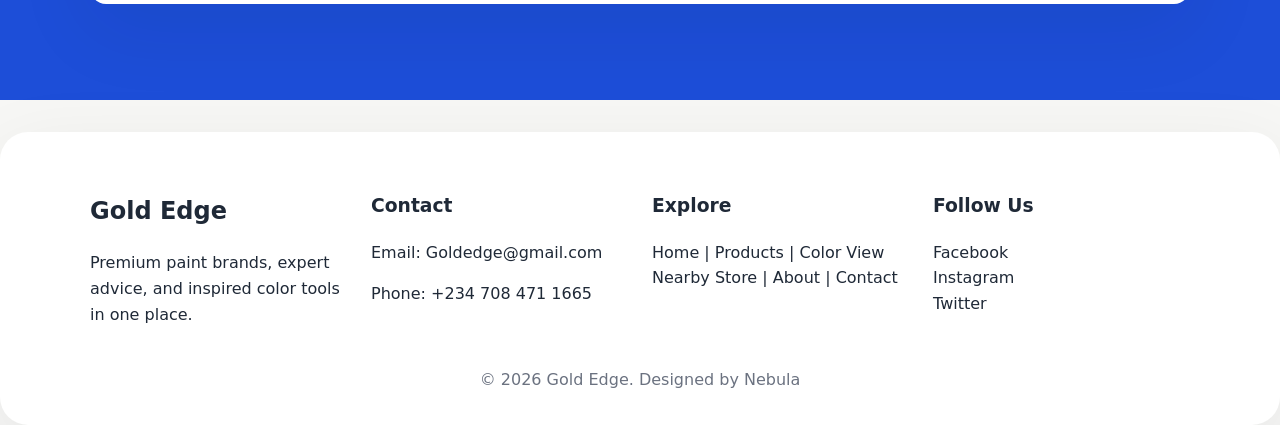
==== commit 92b43ceb: "s" ====
--- a/about.html
+++ b/about.html
@@ -141,14 +141,22 @@
       </div>
       <div>
         <h3>Explore</h3>
-        <a href="index.html">Home</a>
-        <a href="products.html">Products</a>
+        <div class="explore">
+        <a href="index.html">Home | </a>
+        <a href="products.html">Products | </a>
+        <a href="color-view.html">Color View <br></a>
+        <a href="nearby-store.html">Nearby Store | </a>
+        <a href="about.html">About | </a>
+        <a href="contact.html">Contact</a>
+        </div>
       </div>
       <div>
         <h3>Follow Us</h3>
+        <div class="explore">
         <a href="https://www.facebook.com/GoldEdgePaints" target="_blank">Facebook</a>
         <a href="https://www.instagram.com/GoldEdgePaints" target="_blank"><br>Instagram</a>
         <a href="https://www.twitter.com/GoldEdgePaints" target="_blank"><br>Twitter</a>
+        </div>
       </div>
     </div>
     <p class="footer-note">© 2026 Gold Edge. Designed by Nebula</p>
--- a/styles.css
+++ b/styles.css
@@ -687,6 +687,10 @@
   text-align: center;
 }
 
+.explore :hover {
+ color: var(--primary); 
+}
+
 .contact-grid {
   display: grid;
   grid-template-columns: 1fr 1fr;
